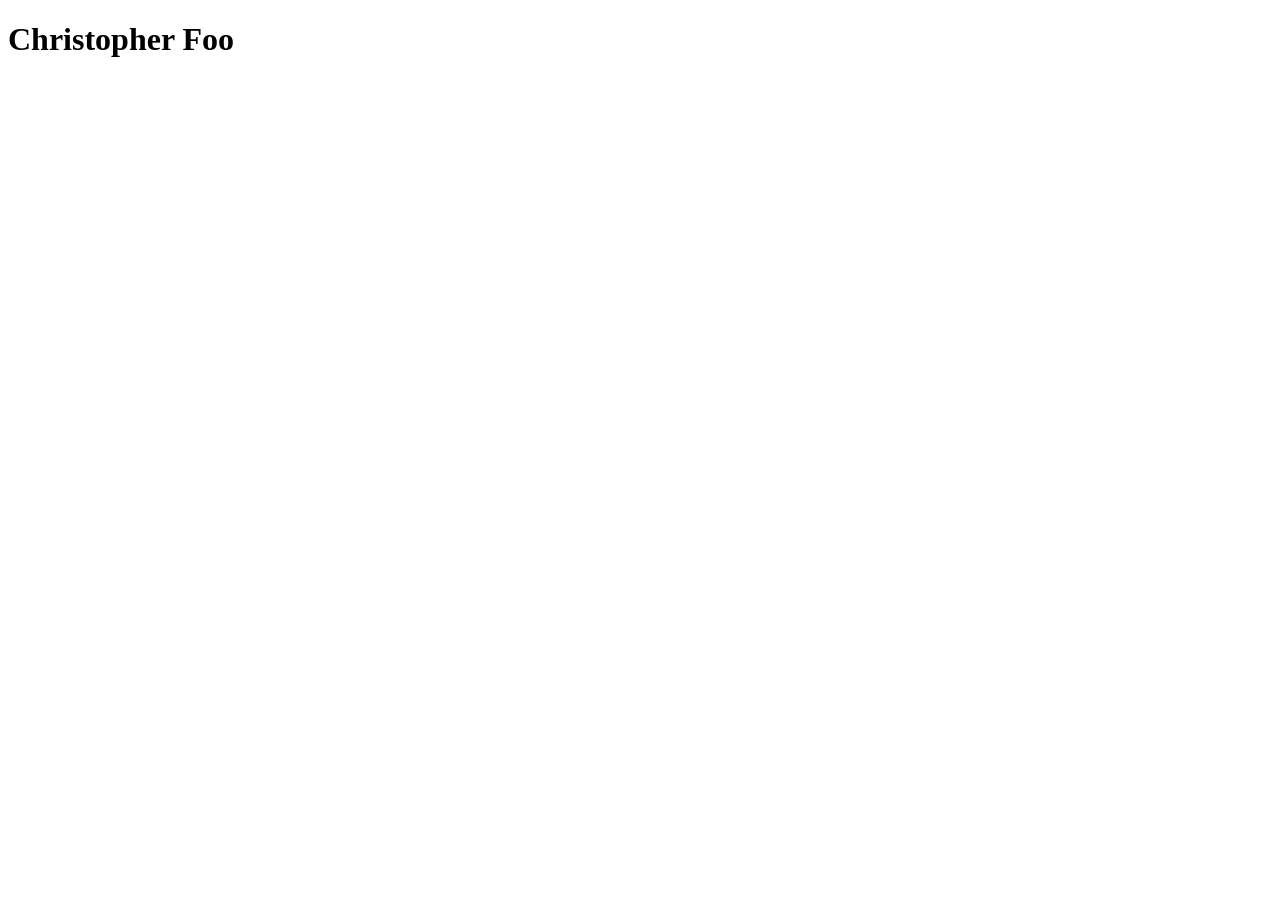
==== index.html @ 91f8be95 "Initial commit" ====
<!DOCTYPE html>
<html lang="en">

<!-- Header -->
<head>
  <meta charset="UTF-8">
  <meta name="viewport" content="width=device-width, initial-scale=1.0">
  <title>Christopher Foo | Resume</title>
  <link rel="stylesheet" href="css/style.css"> <!-- Link to CSS -->
</head>

<!-- Body -->
<body>
  <h1>Christopher Foo</h1>
  <script src="js/script.js"></script>  <!-- Link to js -->
</body>
</html>
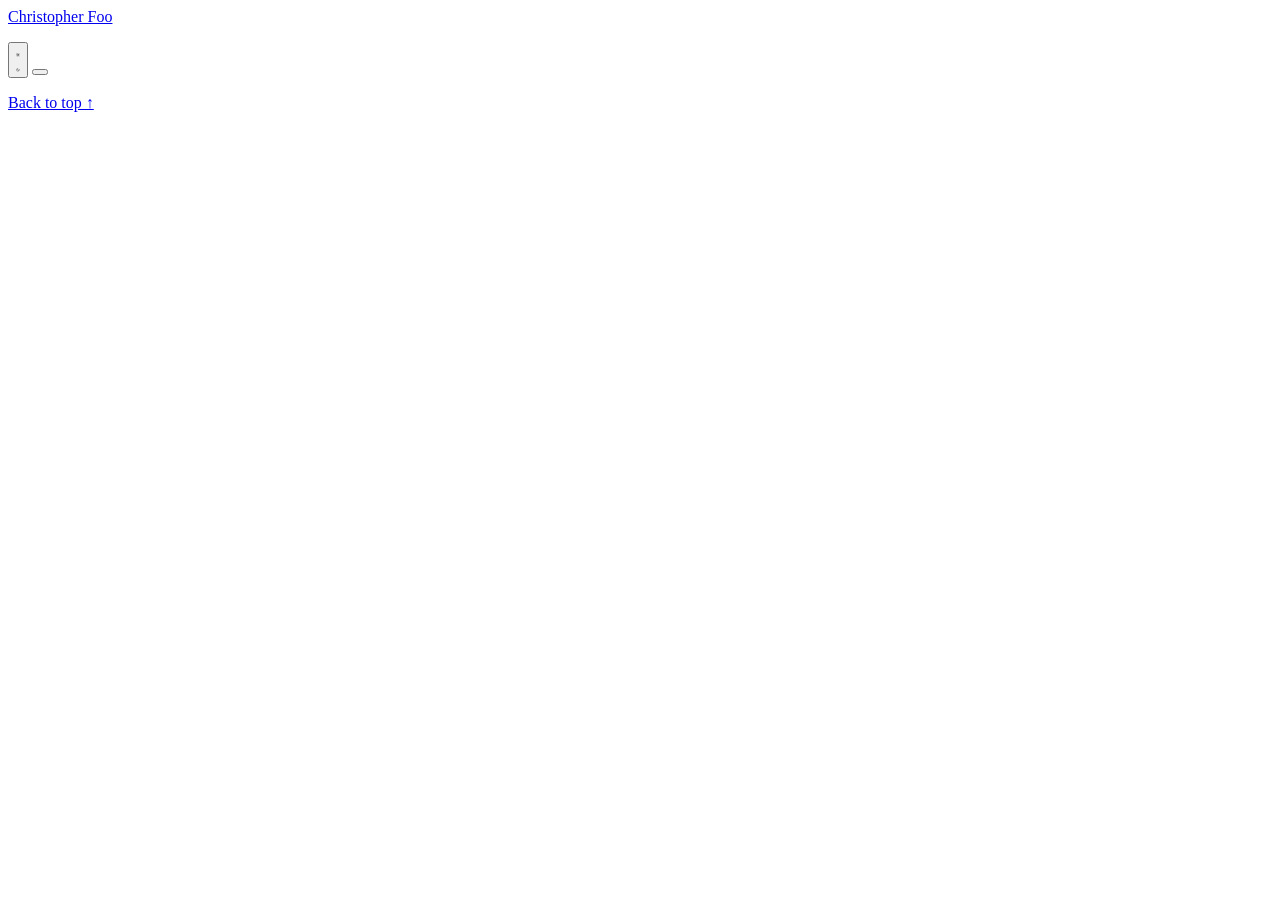
==== commit 89b4b696: "Resume template website" ====
--- a/index.html
+++ b/index.html
@@ -6,12 +6,56 @@
   <meta charset="UTF-8">
   <meta name="viewport" content="width=device-width, initial-scale=1.0">
   <title>Christopher Foo | Resume</title>
+  <meta name="description" content="Resume and portfolio of Christopher Foo.">
+
+  <!-- Apply the saved/system theme before paint to avoid a flash -->
+  <script>
+    (function () {
+      var t;
+      try { t = localStorage.getItem("theme"); } catch (e) {}
+      if (!t) t = matchMedia("(prefers-color-scheme: light)").matches ? "light" : "dark";
+      document.documentElement.dataset.theme = t;
+    })();
+  </script>
+
+  <link rel="preconnect" href="https://fonts.googleapis.com">
+  <link rel="preconnect" href="https://fonts.gstatic.com" crossorigin>
+  <link href="https://fonts.googleapis.com/css2?family=Inter:wght@400;500;600&family=Space+Grotesk:wght@500;700&display=swap" rel="stylesheet">
   <link rel="stylesheet" href="css/style.css"> <!-- Link to CSS -->
 </head>
 
 <!-- Body -->
 <body>
-  <h1>Christopher Foo</h1>
-  <script src="js/script.js"></script>  <!-- Link to js -->
+  <div id="progress" class="progress" aria-hidden="true"></div>
+  <div class="bg" aria-hidden="true"><span></span><span></span><span></span></div>
+
+  <header class="site-header">
+    <nav class="container nav" aria-label="Main">
+      <a href="#home" id="brand" class="brand">Christopher Foo</a>
+      <ul id="nav-links" class="nav-links"></ul>
+      <div class="nav-actions">
+        <button id="theme-btn" class="icon-btn" aria-label="Toggle colour theme">
+          <svg class="icon icon-sun" viewBox="0 0 24 24" fill="none" stroke="currentColor" stroke-width="2" stroke-linecap="round"><circle cx="12" cy="12" r="4"/><path d="M12 2v2M12 20v2M4.9 4.9l1.4 1.4M17.7 17.7l1.4 1.4M2 12h2M20 12h2M4.9 19.1l1.4-1.4M17.7 6.3l1.4-1.4"/></svg>
+          <svg class="icon icon-moon" viewBox="0 0 24 24" fill="none" stroke="currentColor" stroke-width="2" stroke-linecap="round"><path d="M21 12.8A9 9 0 1 1 11.2 3a7 7 0 0 0 9.8 9.8z"/></svg>
+        </button>
+        <button id="menu-btn" class="icon-btn menu-btn" aria-label="Open menu" aria-expanded="false" aria-controls="nav-links">
+          <span></span><span></span><span></span>
+        </button>
+      </div>
+    </nav>
+  </header>
+
+  <main id="main"></main>
+
+  <footer class="site-footer">
+    <div class="container">
+      <p id="footer-text"></p>
+      <a href="#home" class="text-link">Back to top ↑</a>
+    </div>
+  </footer>
+
+  <script src="js/content.js"></script>   <!-- Content -->
+  <script src="js/sections.js"></script>  <!-- Section -->
+  <script src="js/script.js"></script>    <!-- js -->
 </body>
-</html>+</html>
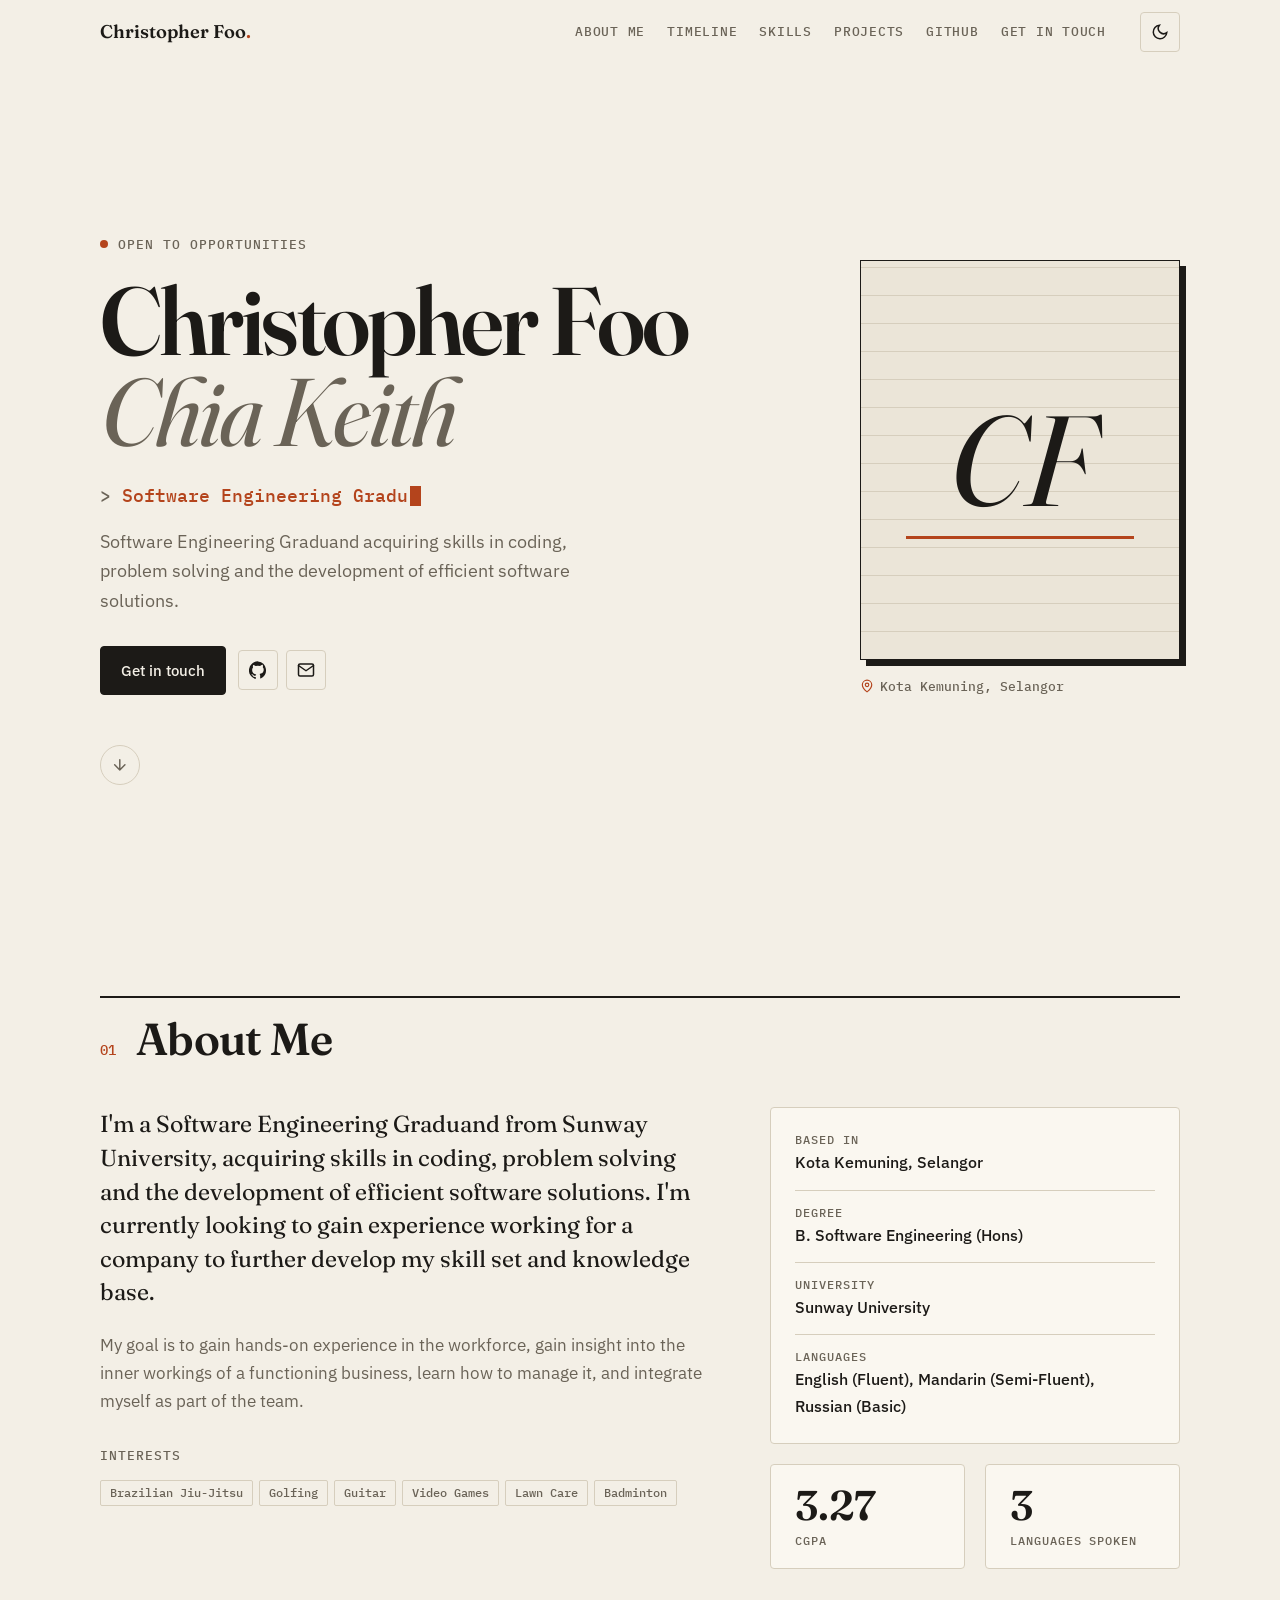
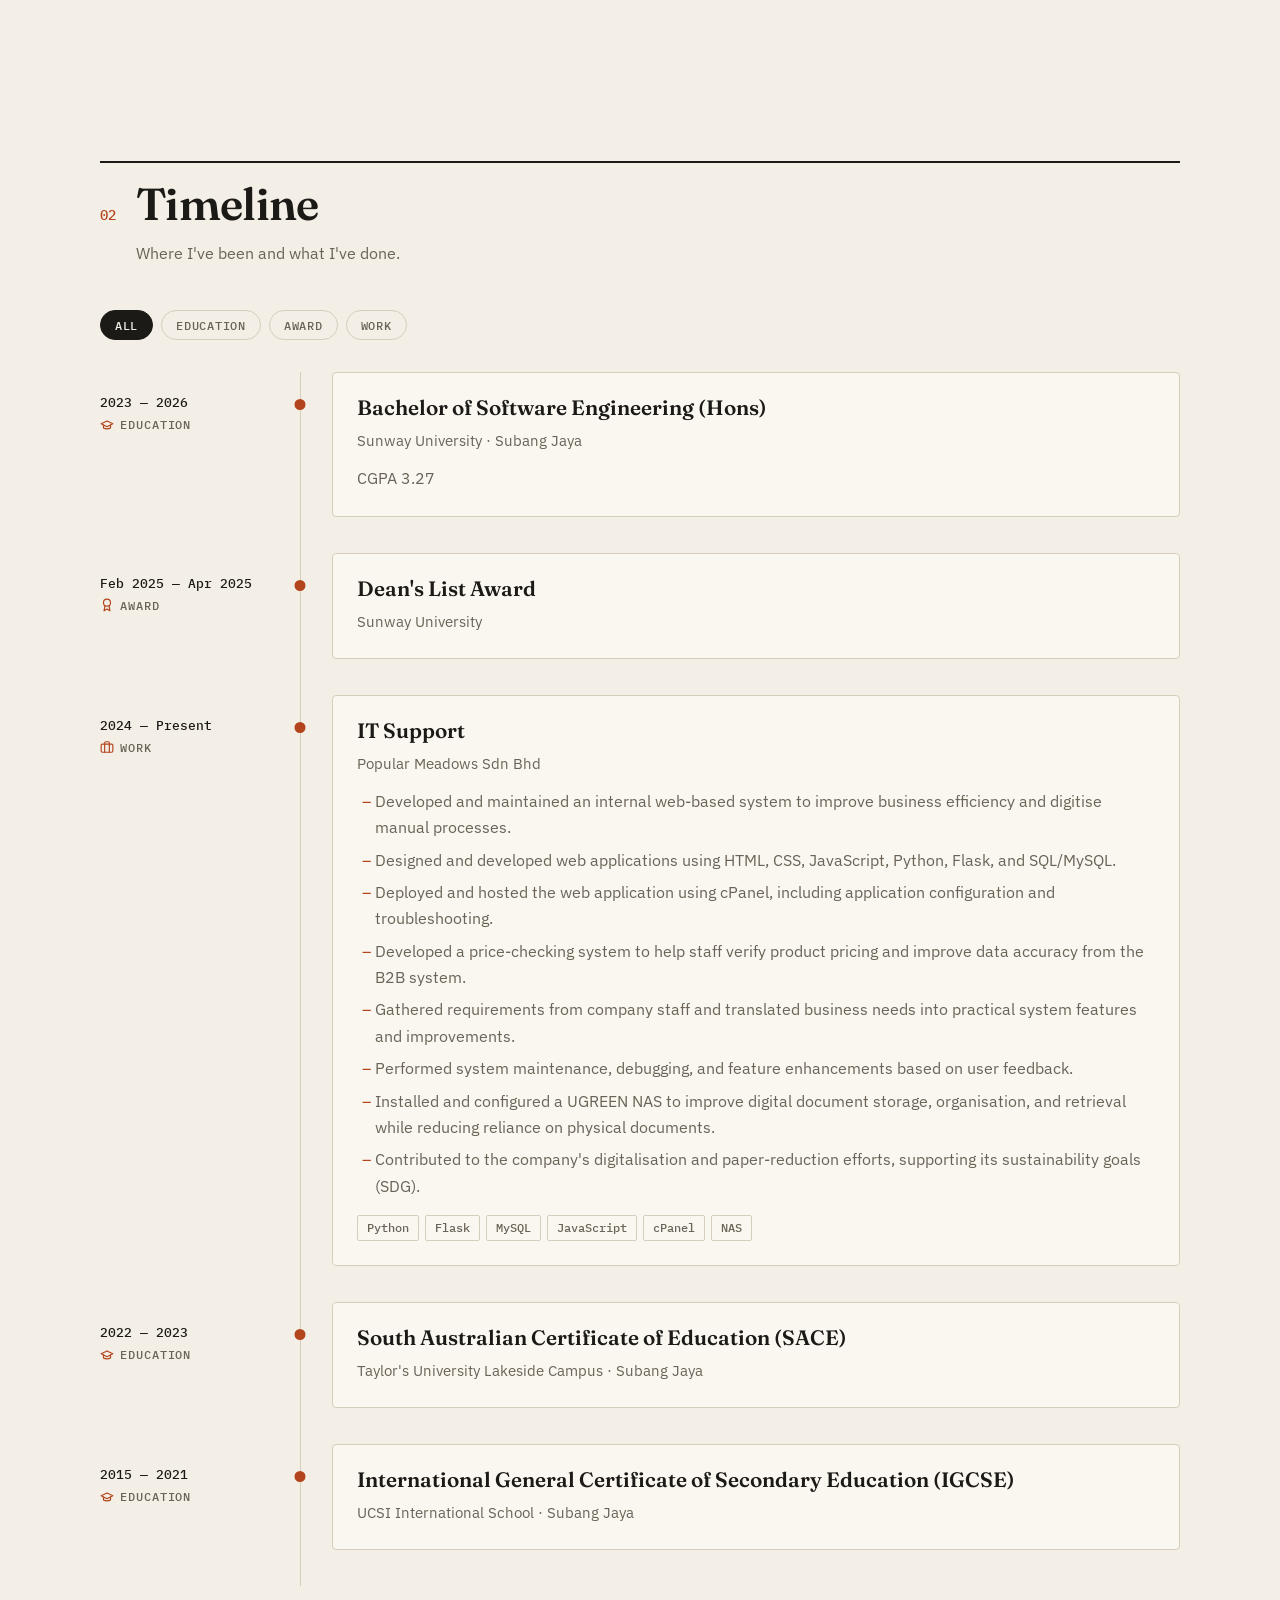
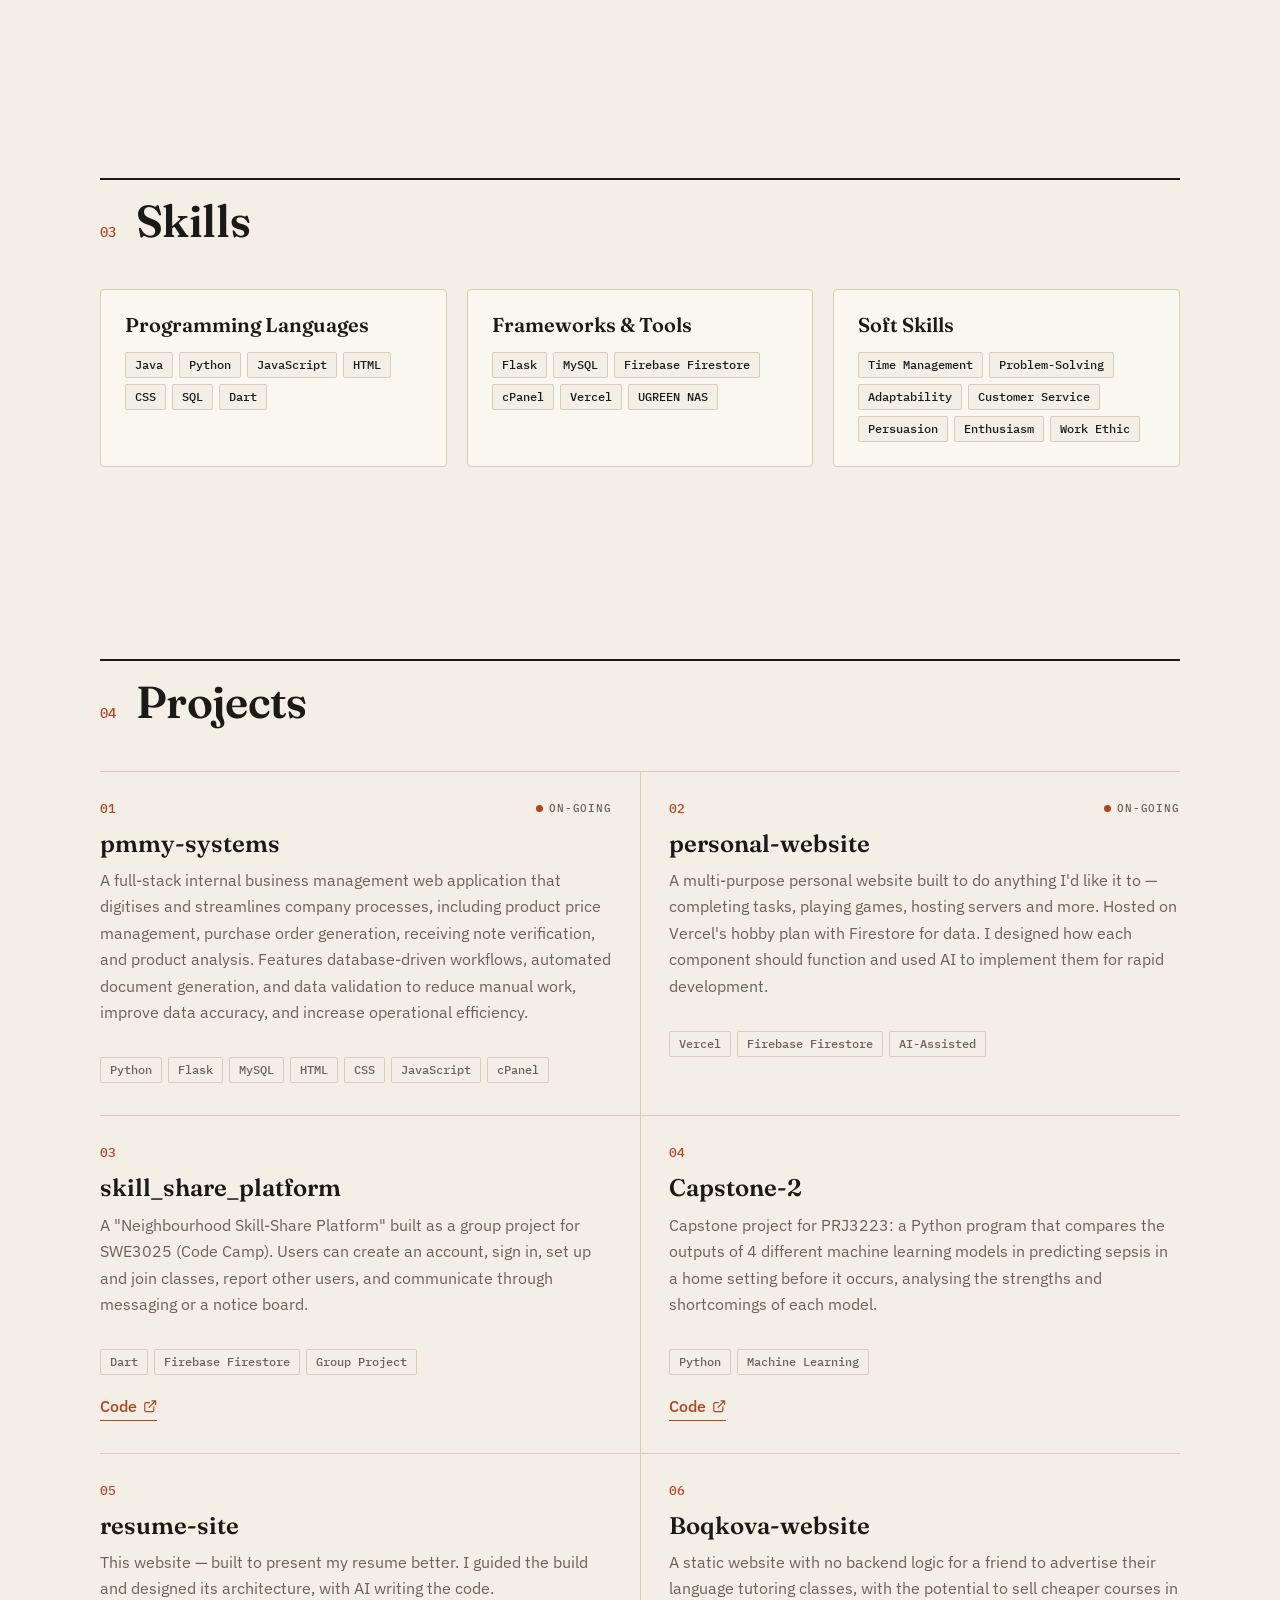
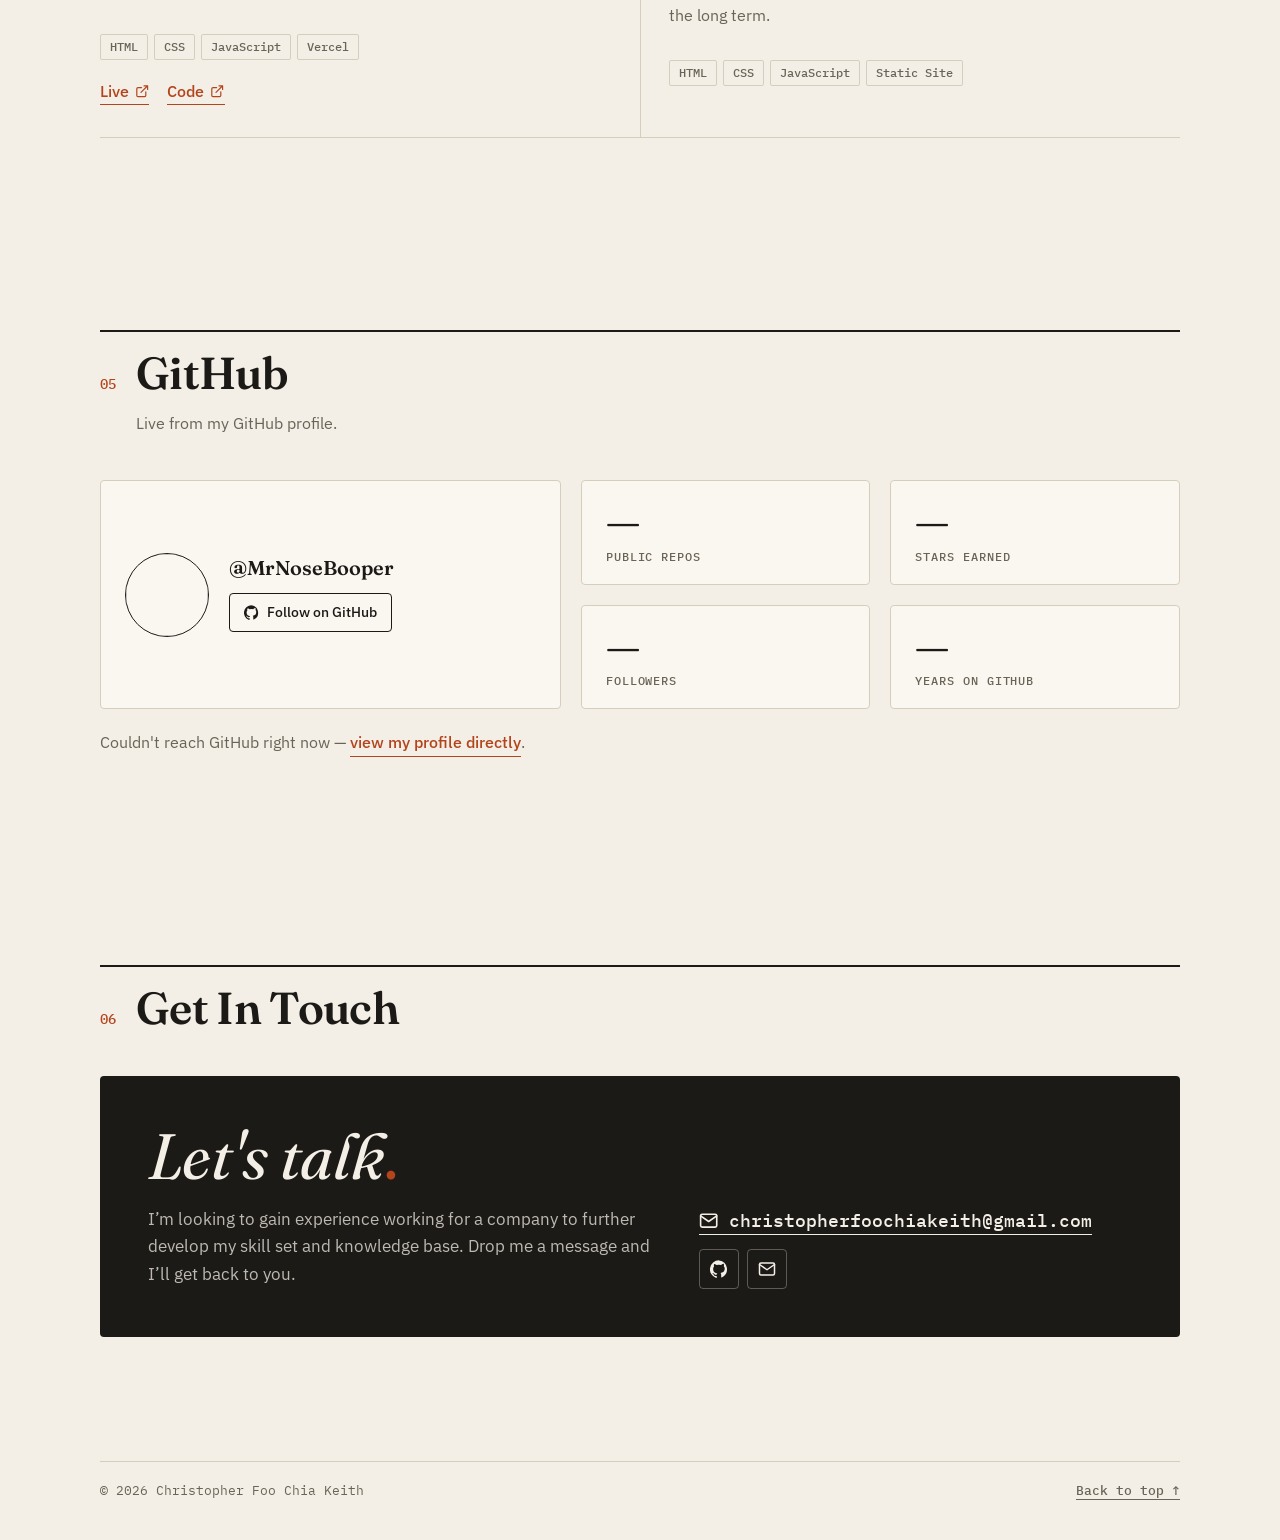
==== commit 5d649ec1: "Updated information" ====
--- a/index.html
+++ b/index.html
@@ -13,21 +13,20 @@
     (function () {
       var t;
       try { t = localStorage.getItem("theme"); } catch (e) {}
-      if (!t) t = matchMedia("(prefers-color-scheme: light)").matches ? "light" : "dark";
+      if (!t) t = matchMedia("(prefers-color-scheme: dark)").matches ? "dark" : "light";
       document.documentElement.dataset.theme = t;
     })();
   </script>
 
   <link rel="preconnect" href="https://fonts.googleapis.com">
   <link rel="preconnect" href="https://fonts.gstatic.com" crossorigin>
-  <link href="https://fonts.googleapis.com/css2?family=Inter:wght@400;500;600&family=Space+Grotesk:wght@500;700&display=swap" rel="stylesheet">
+  <link href="https://fonts.googleapis.com/css2?family=Fraunces:ital,opsz,wght@0,9..144,400;0,9..144,600;1,9..144,400&family=IBM+Plex+Mono:wght@400;500&family=IBM+Plex+Sans:wght@400;500;600&display=swap" rel="stylesheet">
   <link rel="stylesheet" href="css/style.css"> <!-- Link to CSS -->
 </head>
 
 <!-- Body -->
 <body>
   <div id="progress" class="progress" aria-hidden="true"></div>
-  <div class="bg" aria-hidden="true"><span></span><span></span><span></span></div>
 
   <header class="site-header">
     <nav class="container nav" aria-label="Main">
--- a/css/style.css
+++ b/css/style.css
@@ -0,0 +1,428 @@
+/* =====================================================================
+   THEME TOKENS — tweak colours, fonts and spacing here.
+   Editorial / print-inspired: warm paper, ink, one rust accent.
+   ===================================================================== */
+:root {
+  --bg: #f3efe6;
+  --surface: #faf7f0;
+  --surface-2: #ebe5d8;
+  --border: #d6cebd;
+  --rule: #1c1a17;
+  --text: #1c1a17;
+  --muted: #6a6357;
+  --accent: #b4441c;
+  --accent-ink: #ffffff;
+  --shadow: 6px 6px 0 var(--rule);
+
+  --font: "IBM Plex Sans", system-ui, -apple-system, "Segoe UI", sans-serif;
+  --font-display: "Fraunces", Georgia, "Times New Roman", serif;
+  --font-mono: "IBM Plex Mono", ui-monospace, "Cascadia Mono", Consolas, monospace;
+  --radius: 4px;
+  --container: 1080px;
+  --header-h: 64px;
+  --ease: cubic-bezier(0.22, 1, 0.36, 1);
+  color-scheme: light;
+}
+
+:root[data-theme="dark"] {
+  --bg: #151412;
+  --surface: #1c1b18;
+  --surface-2: #24221e;
+  --border: #35322c;
+  --rule: #e9e4d9;
+  --text: #e9e4d9;
+  --muted: #9d968a;
+  --accent: #e2794c;
+  --accent-ink: #151412;
+  --shadow: 6px 6px 0 #000;
+  color-scheme: dark;
+}
+
+/* ============================== base ============================== */
+*, *::before, *::after { box-sizing: border-box; }
+html { overflow-x: clip; scroll-behavior: smooth; scroll-padding-top: calc(var(--header-h) + 12px); }
+body {
+  margin: 0;
+  font: 400 16px/1.65 var(--font);
+  color: var(--text);
+  background: var(--bg);
+  overflow-x: clip;
+  transition: background-color 0.3s, color 0.3s;
+}
+img { max-width: 100%; display: block; }
+a { color: inherit; text-decoration: none; }
+h1, h2, h3 { font-family: var(--font-display); font-weight: 600; line-height: 1.1; margin: 0; }
+p { margin: 0 0 1em; }
+button { font: inherit; color: inherit; cursor: pointer; }
+.muted { color: var(--muted); }
+.container { width: min(var(--container), 100% - 40px); margin-inline: auto; }
+::selection { background: var(--accent); color: var(--accent-ink); }
+:focus-visible { outline: 2px solid var(--accent); outline-offset: 3px; }
+
+.icon { width: 1.1em; height: 1.1em; flex-shrink: 0; }
+
+/* scroll progress bar */
+.progress {
+  position: fixed; top: 0; left: 0; right: 0; height: 3px; z-index: 60;
+  background: var(--accent);
+  transform-origin: 0 50%;
+  transform: scaleX(0);
+}
+
+/* ============================== header ============================== */
+.site-header {
+  position: fixed; inset: 0 0 auto; z-index: 50;
+  height: var(--header-h);
+  border-bottom: 1px solid transparent;
+  transition: background 0.3s, border-color 0.3s;
+}
+.site-header.is-scrolled { background: var(--bg); border-bottom-color: var(--border); }
+.nav { height: 100%; display: flex; align-items: center; gap: 24px; }
+.brand { font: 600 1.15rem var(--font-display); margin-right: auto; }
+.brand::after { content: "."; color: var(--accent); }
+.nav-links { display: flex; gap: 2px; list-style: none; margin: 0; padding: 0; }
+.nav-links a {
+  display: block; padding: 6px 10px;
+  font: 500 0.8rem var(--font-mono); text-transform: uppercase; letter-spacing: 0.06em;
+  color: var(--muted);
+  transition: color 0.2s;
+}
+.nav-links a:hover, .nav-links a.is-active { color: var(--text); }
+.nav-links a.is-active { text-decoration: underline; text-decoration-color: var(--accent); text-decoration-thickness: 2px; text-underline-offset: 6px; }
+.nav-actions { display: flex; gap: 8px; }
+
+.icon-btn {
+  display: inline-grid; place-items: center;
+  width: 40px; height: 40px;
+  border-radius: var(--radius);
+  border: 1px solid var(--border);
+  background: transparent;
+  transition: border-color 0.2s, color 0.2s, background 0.2s;
+}
+.icon-btn:hover { border-color: var(--text); background: var(--surface); }
+.icon-btn .icon { width: 18px; height: 18px; }
+
+#theme-btn .icon { transition: transform 0.4s var(--ease), opacity 0.3s; grid-area: 1 / 1; }
+[data-theme="dark"] #theme-btn .icon-moon,
+[data-theme="light"] #theme-btn .icon-sun { opacity: 0; transform: rotate(-90deg) scale(0.5); }
+
+.menu-btn { display: none; gap: 4px; align-content: center; }
+.menu-btn span { display: block; width: 18px; height: 2px; background: currentColor; transition: transform 0.3s, opacity 0.3s; }
+.menu-open .menu-btn span:nth-child(1) { transform: translateY(6px) rotate(45deg); }
+.menu-open .menu-btn span:nth-child(2) { opacity: 0; }
+.menu-open .menu-btn span:nth-child(3) { transform: translateY(-6px) rotate(-45deg); }
+
+/* ============================== buttons ============================== */
+.btn {
+  display: inline-flex; align-items: center; gap: 8px;
+  padding: 11px 20px; border-radius: var(--radius);
+  font-weight: 500; font-size: 0.95rem;
+  border: 1px solid var(--rule);
+  transition: transform 0.2s var(--ease), box-shadow 0.2s var(--ease), background 0.2s, color 0.2s;
+}
+.btn:hover { transform: translate(-3px, -3px); box-shadow: 3px 3px 0 var(--rule); }
+.btn-primary { background: var(--text); color: var(--bg); }
+.btn-ghost { background: transparent; }
+.btn-sm { padding: 7px 14px; font-size: 0.85rem; }
+.btn-lg { padding: 14px 26px; font-size: 1.05rem; }
+.text-link {
+  display: inline-flex; align-items: center; gap: 6px;
+  font-weight: 500; color: var(--accent);
+  border-bottom: 1px solid currentColor;
+}
+.text-link .icon { width: 0.9em; height: 0.9em; }
+.text-link:hover { color: var(--text); }
+
+/* ============================== sections ============================== */
+.section { padding: 96px 0; }
+.section-head {
+  display: grid; grid-template-columns: auto 1fr; align-items: baseline; gap: 4px 20px;
+  padding-top: 16px; margin-bottom: 44px;
+  border-top: 2px solid var(--rule);
+}
+.section-num { font: 500 0.85rem var(--font-mono); color: var(--accent); }
+.section-head h2 { font-size: clamp(2rem, 4.5vw, 2.8rem); letter-spacing: -0.015em; }
+.section-head p { grid-column: 2; margin: 8px 0 0; }
+
+.card {
+  position: relative;
+  background: var(--surface);
+  border: 1px solid var(--border);
+  border-radius: var(--radius);
+  padding: 24px;
+  transition: border-color 0.2s;
+}
+.card h3 { font-size: 1.25rem; margin-bottom: 8px; }
+.card p:last-child { margin-bottom: 0; }
+a.card:hover { border-color: var(--text); }
+
+.tags { display: flex; flex-wrap: wrap; gap: 6px; list-style: none; padding: 0; margin: 16px 0 0; }
+.tags li {
+  font: 500 0.75rem/1 var(--font-mono);
+  padding: 6px 9px;
+  border: 1px solid var(--border);
+  border-radius: 2px;
+  color: var(--muted);
+}
+
+.card-grid { display: grid; grid-template-columns: repeat(auto-fill, minmax(290px, 1fr)); gap: 20px; }
+
+/* ============================== reveal ============================== */
+.reveal {
+  opacity: 0;
+  transform: translateY(16px);
+  transition: opacity 0.7s var(--ease), transform 0.7s var(--ease);
+  transition-delay: calc(var(--i, 0) * 80ms);
+}
+.reveal.is-visible { opacity: 1; transform: none; }
+
+/* =============================== hero =============================== */
+.section-hero { min-height: 100vh; min-height: 100svh; display: flex; align-items: center; padding: calc(var(--header-h) + 40px) 0 80px; }
+.hero { position: relative; display: grid; grid-template-columns: 1.5fr 1fr; align-items: end; gap: 60px; }
+.hero-hello {
+  display: inline-flex; align-items: center; gap: 10px;
+  font: 500 0.8rem var(--font-mono); text-transform: uppercase; letter-spacing: 0.08em;
+  color: var(--muted); margin-bottom: 22px;
+}
+.hero-hello::before { content: ""; width: 8px; height: 8px; border-radius: 50%; background: var(--accent); }
+.hero-name {
+  font-size: clamp(3rem, 8.5vw, 6rem);
+  font-weight: 600;
+  letter-spacing: -0.03em;
+  line-height: 0.95;
+}
+.hero-name em { display: block; font-style: italic; font-weight: 400; color: var(--muted); }
+.hero-role { font: 500 clamp(1rem, 2vw, 1.15rem) var(--font-mono); margin: 26px 0 16px; min-height: 1.5em; color: var(--accent); }
+.hero-role::before { content: "> "; color: var(--muted); }
+.caret { display: inline-block; width: 0.6em; height: 1.1em; margin-left: 2px; vertical-align: -0.2em; background: var(--accent); animation: blink 1s steps(1) infinite; }
+@keyframes blink { 50% { opacity: 0; } }
+.hero-tagline { font-size: 1.12rem; color: var(--muted); max-width: 520px; }
+.hero-cta { display: flex; flex-wrap: wrap; align-items: center; gap: 12px; margin-top: 30px; }
+.socials { display: flex; gap: 8px; }
+
+.hero-photo { position: relative; justify-self: end; }
+.photo-ring { width: min(320px, 70vw); aspect-ratio: 4 / 5; }
+.photo-frame {
+  position: relative; width: 100%; height: 100%;
+  overflow: hidden;
+  background: var(--surface-2);
+  border: 1px solid var(--rule);
+  box-shadow: var(--shadow);
+}
+.photo-frame img { width: 100%; height: 100%; object-fit: cover; filter: grayscale(0.15); }
+.photo-initials {
+  display: none; position: absolute; inset: 0; place-items: center;
+  font: italic 400 clamp(5rem, 14vw, 8rem) var(--font-display);
+  color: var(--text);
+  background:
+    repeating-linear-gradient(0deg, transparent 0 27px, var(--border) 27px 28px);
+}
+.photo-initials::after {
+  content: ""; position: absolute; left: 14%; right: 14%; bottom: 30%;
+  height: 3px; background: var(--accent);
+}
+.photo-frame.no-photo img { display: none; }
+.photo-frame.no-photo .photo-initials { display: grid; }
+.photo-badge {
+  display: flex; align-items: center; gap: 6px; margin-top: 18px;
+  font: 500 0.8rem var(--font-mono); color: var(--muted);
+}
+.photo-badge .icon { color: var(--accent); }
+
+.scroll-cue {
+  position: absolute; left: 0; bottom: -90px;
+  display: grid; place-items: center; width: 40px; height: 40px;
+  border: 1px solid var(--border); border-radius: 50%; color: var(--muted);
+  animation: bounce 2.4s ease-in-out infinite;
+}
+.scroll-cue:hover { color: var(--text); border-color: var(--text); }
+@keyframes bounce { 50% { transform: translateY(6px); } }
+
+/* =============================== about =============================== */
+.about-grid { display: grid; grid-template-columns: 1.5fr 1fr; gap: 56px; align-items: start; }
+.about-text p { font-size: 1.05rem; color: var(--muted); }
+.about-text p:first-child { font: 400 1.45rem/1.45 var(--font-display); color: var(--text); }
+.about-sub { font: 500 0.8rem var(--font-mono); text-transform: uppercase; letter-spacing: 0.08em; margin-top: 32px; color: var(--muted); }
+.about-side { display: grid; gap: 20px; }
+.facts { margin: 0; display: grid; gap: 14px; }
+.facts div { display: grid; gap: 2px; padding-bottom: 14px; border-bottom: 1px solid var(--border); }
+.facts div:last-child { border: 0; padding: 0; }
+.facts dt { font: 500 0.72rem var(--font-mono); text-transform: uppercase; letter-spacing: 0.08em; color: var(--muted); }
+.facts dd { margin: 0; font-weight: 500; }
+
+.stats { display: grid; grid-template-columns: repeat(auto-fit, minmax(130px, 1fr)); gap: 20px; }
+.stat { display: flex; flex-direction: column; gap: 6px; padding: 20px 24px; }
+.stat-value { font: 600 2.6rem/1 var(--font-display); color: var(--text); }
+.stat-label { font: 500 0.72rem var(--font-mono); text-transform: uppercase; letter-spacing: 0.08em; color: var(--muted); }
+
+/* ============================== timeline ============================== */
+.filters { display: flex; flex-wrap: wrap; gap: 8px; margin-bottom: 32px; }
+.chip {
+  padding: 6px 14px; border-radius: 999px;
+  border: 1px solid var(--border); background: transparent;
+  font: 500 0.78rem var(--font-mono); text-transform: uppercase; letter-spacing: 0.06em;
+  color: var(--muted);
+  transition: background 0.2s, border-color 0.2s, color 0.2s;
+}
+.chip:hover { border-color: var(--text); color: var(--text); }
+.chip.is-active { background: var(--text); border-color: var(--text); color: var(--bg); }
+
+.timeline { position: relative; list-style: none; margin: 0; padding: 0; --progress: 0; }
+.timeline::before, .tl-line {
+  content: ""; position: absolute; top: 0; bottom: 0; left: 200px; width: 1px;
+}
+.timeline::before { background: var(--border); }
+.tl-line { width: 2px; translate: -0.5px 0; background: var(--accent); transform-origin: top; transform: scaleY(var(--progress)); }
+
+.tl-item { position: relative; display: grid; grid-template-columns: 200px 1fr; padding-bottom: 36px; }
+.tl-item.is-hidden { display: none; }
+.tl-when { padding: 22px 32px 0 0; display: grid; gap: 6px; align-content: start; }
+.tl-date { font: 500 0.82rem var(--font-mono); color: var(--text); }
+.tl-kind {
+  display: inline-flex; align-items: center; gap: 6px;
+  font: 500 0.72rem var(--font-mono); text-transform: uppercase; letter-spacing: 0.08em; color: var(--muted);
+}
+.tl-kind .icon { width: 14px; height: 14px; color: var(--accent); }
+.tl-dot {
+  position: absolute; top: 27px; left: 200px; translate: -50% 0; z-index: 1;
+  width: 11px; height: 11px; border-radius: 50%;
+  background: var(--bg); border: 2px solid var(--accent);
+}
+.tl-item.is-visible .tl-dot { background: var(--accent); transition: background 0.4s 0.4s; }
+.tl-card { margin-left: 32px; }
+.tl-card h3 { font-size: 1.3rem; }
+.tl-org { color: var(--muted); font-size: 0.95rem; margin-bottom: 12px; }
+.tl-points { margin: 0; padding-left: 18px; color: var(--muted); }
+.tl-points li { margin-bottom: 6px; }
+.tl-points li::marker { color: var(--accent); content: "– "; }
+.tl-card > p:not(.tl-org) { color: var(--muted); }
+
+/* =============================== skills =============================== */
+.skills-grid { display: grid; grid-template-columns: repeat(auto-fit, minmax(280px, 1fr)); gap: 20px; }
+.skill-group h3 { margin-bottom: 4px; }
+.skill { margin-bottom: 16px; }
+.skill-head { display: flex; justify-content: space-between; font-size: 0.9rem; margin-bottom: 8px; }
+.skill-head span:last-child { font-family: var(--font-mono); color: var(--muted); }
+.bar { height: 6px; background: var(--surface-2); overflow: hidden; }
+.bar span { display: block; height: 100%; width: 0; background: var(--accent); transition: width 1.2s 0.3s var(--ease); }
+.is-visible .bar span { width: var(--level); }
+.skill-group .tags li { color: var(--text); background: var(--bg); }
+
+/* ============================== projects ============================== */
+.projects-list { display: grid; grid-template-columns: repeat(2, 1fr); border-top: 1px solid var(--border); }
+.project { display: flex; flex-direction: column; padding: 28px 28px 32px 0; border-bottom: 1px solid var(--border); }
+.project:nth-child(even) { padding: 28px 0 32px 28px; border-left: 1px solid var(--border); }
+.project-top { display: flex; align-items: center; justify-content: space-between; gap: 12px; margin-bottom: 14px; }
+.project-num { font: 500 0.8rem var(--font-mono); color: var(--accent); }
+.status {
+  display: inline-flex; align-items: center; gap: 6px;
+  font: 500 0.7rem var(--font-mono); text-transform: uppercase; letter-spacing: 0.08em; color: var(--muted);
+}
+.status::before { content: ""; width: 7px; height: 7px; border-radius: 50%; background: var(--accent); animation: blink 2s steps(1) infinite; }
+.project h3 { font-size: 1.5rem; margin-bottom: 10px; word-break: break-word; }
+.project-img { margin-bottom: 18px; border: 1px solid var(--border); overflow: hidden; aspect-ratio: 16 / 9; }
+.project-img img { width: 100%; height: 100%; object-fit: cover; }
+.project p { color: var(--muted); }
+.project-links { display: flex; gap: 18px; margin-top: auto; padding-top: 18px; }
+
+/* =============================== github =============================== */
+.gh { display: grid; gap: 20px; }
+.gh-top { display: grid; grid-template-columns: 1fr 1.3fr; gap: 20px; }
+.gh-profile { display: flex; align-items: center; gap: 20px; }
+.gh-profile p { margin-bottom: 14px; }
+.gh-avatar { width: 84px; height: 84px; border-radius: 50%; border: 1px solid var(--rule); flex-shrink: 0; }
+.stats-4 { grid-template-columns: repeat(2, 1fr); }
+
+.gh-langs h3, .gh-chart h3 { margin-bottom: 16px; }
+.lang-bar { display: flex; height: 10px; overflow: hidden; gap: 2px; }
+.lang-bar span { width: 0; transition: width 1.2s var(--ease); }
+.gh-langs.is-visible .lang-bar span { width: var(--w); }
+.lang-legend { display: flex; flex-wrap: wrap; gap: 8px 20px; list-style: none; padding: 0; margin: 16px 0 0; font-size: 0.88rem; }
+.lang-legend i, .repo-meta i { display: inline-block; width: 10px; height: 10px; border-radius: 50%; margin-right: 6px; }
+.gh-chart img { width: 100%; }
+[data-theme="dark"] .gh-chart img { filter: invert(1) hue-rotate(180deg) brightness(1.1); }
+
+.repo { display: flex; flex-direction: column; }
+.repo h3 { display: flex; align-items: center; gap: 8px; font-size: 1.1rem; word-break: break-word; }
+.repo h3 .icon { color: var(--accent); }
+.repo p { color: var(--muted); font-size: 0.92rem; }
+.repo-meta { display: flex; gap: 16px; margin-top: auto; padding-top: 12px; font: 0.78rem var(--font-mono); color: var(--muted); }
+.repo-meta span { display: inline-flex; align-items: center; gap: 4px; }
+
+/* ================================ list ================================ */
+.list-card p:not(.tl-org) { color: var(--muted); }
+
+/* ============================== contact ============================== */
+.contact {
+  display: grid; grid-template-columns: 1.2fr 1fr; align-items: end; gap: 32px;
+  padding: 48px; background: var(--text); color: var(--bg); border: 0;
+}
+.contact-title { font: italic 400 clamp(2.4rem, 6vw, 4rem)/1 var(--font-display); margin: 0 0 18px; }
+.contact-title span { color: var(--accent); font-style: normal; }
+.contact-msg { font-size: 1.05rem; max-width: 520px; margin: 0; opacity: 0.75; }
+.contact-actions { display: grid; gap: 14px; justify-items: start; }
+.contact-line {
+  display: flex; align-items: center; gap: 10px;
+  font: 500 clamp(0.95rem, 1.8vw, 1.1rem) var(--font-mono);
+  border-bottom: 1px solid currentColor; padding-bottom: 2px;
+  word-break: break-all;
+}
+.contact-line:hover { color: var(--accent); }
+.contact .icon-btn { border-color: color-mix(in srgb, var(--bg) 30%, transparent); }
+.contact .icon-btn:hover { background: var(--bg); color: var(--text); }
+
+/* ============================== footer ============================== */
+.site-footer { padding: 28px 0 40px; font: 0.82rem var(--font-mono); color: var(--muted); }
+.site-footer .container { display: flex; justify-content: space-between; align-items: center; gap: 16px; flex-wrap: wrap; padding-top: 20px; border-top: 1px solid var(--border); }
+.site-footer p { margin: 0; }
+.site-footer .text-link { color: var(--muted); }
+
+/* ============================== 404 ============================== */
+.not-found { min-height: 100vh; display: grid; place-items: center; text-align: center; padding: 20px; }
+.not-found h1 { font-size: clamp(6rem, 22vw, 12rem); font-style: italic; font-weight: 400; }
+.not-found h1 span { color: var(--accent); }
+.not-found p { color: var(--muted); font-size: 1.1rem; margin-bottom: 28px; }
+
+/* ============================ responsive ============================ */
+@media (max-width: 900px) {
+  .hero, .about-grid, .gh-top, .contact { grid-template-columns: 1fr; }
+  .hero { gap: 40px; align-items: start; }
+  .hero-photo { order: -1; justify-self: start; }
+  .photo-ring { width: min(200px, 50vw); }
+  .scroll-cue { display: none; }
+  .contact { padding: 36px 28px; }
+
+  .timeline::before, .tl-line, .tl-dot { left: 5px; }
+  .tl-item { grid-template-columns: 1fr; padding-left: 28px; padding-bottom: 28px; }
+  .tl-when { padding: 0 0 10px; display: flex; flex-wrap: wrap; gap: 4px 14px; }
+  .tl-dot { top: 5px; }
+  .tl-card { margin-left: 0; }
+}
+
+@media (max-width: 760px) {
+  .section { padding: 72px 0; }
+  .menu-btn { display: inline-grid; }
+  .nav-links {
+    position: fixed; top: var(--header-h); left: 0; right: 0;
+    flex-direction: column; gap: 0; padding: 8px 20px 16px;
+    background: var(--bg);
+    border-bottom: 1px solid var(--border);
+    transform: translateY(-8px); opacity: 0; visibility: hidden;
+    transition: transform 0.25s var(--ease), opacity 0.25s, visibility 0.25s;
+  }
+  .nav-links a { padding: 12px 0; font-size: 0.9rem; border-bottom: 1px solid var(--border); }
+  .nav-links li:last-child a { border-bottom: 0; }
+  .menu-open .nav-links { transform: none; opacity: 1; visibility: visible; }
+  .projects-list { grid-template-columns: 1fr; }
+  .project, .project:nth-child(even) { padding: 24px 0 28px; border-left: 0; }
+  .gh-profile { flex-direction: column; align-items: flex-start; }
+  .section-head { grid-template-columns: 1fr; }
+  .section-head p { grid-column: 1; }
+}
+
+/* ======================= reduced motion ======================= */
+@media (prefers-reduced-motion: reduce) {
+  *, *::before, *::after { animation: none !important; transition-duration: 0.01ms !important; transition-delay: 0s !important; }
+  html { scroll-behavior: auto; }
+  .reveal { opacity: 1; transform: none !important; }
+}
